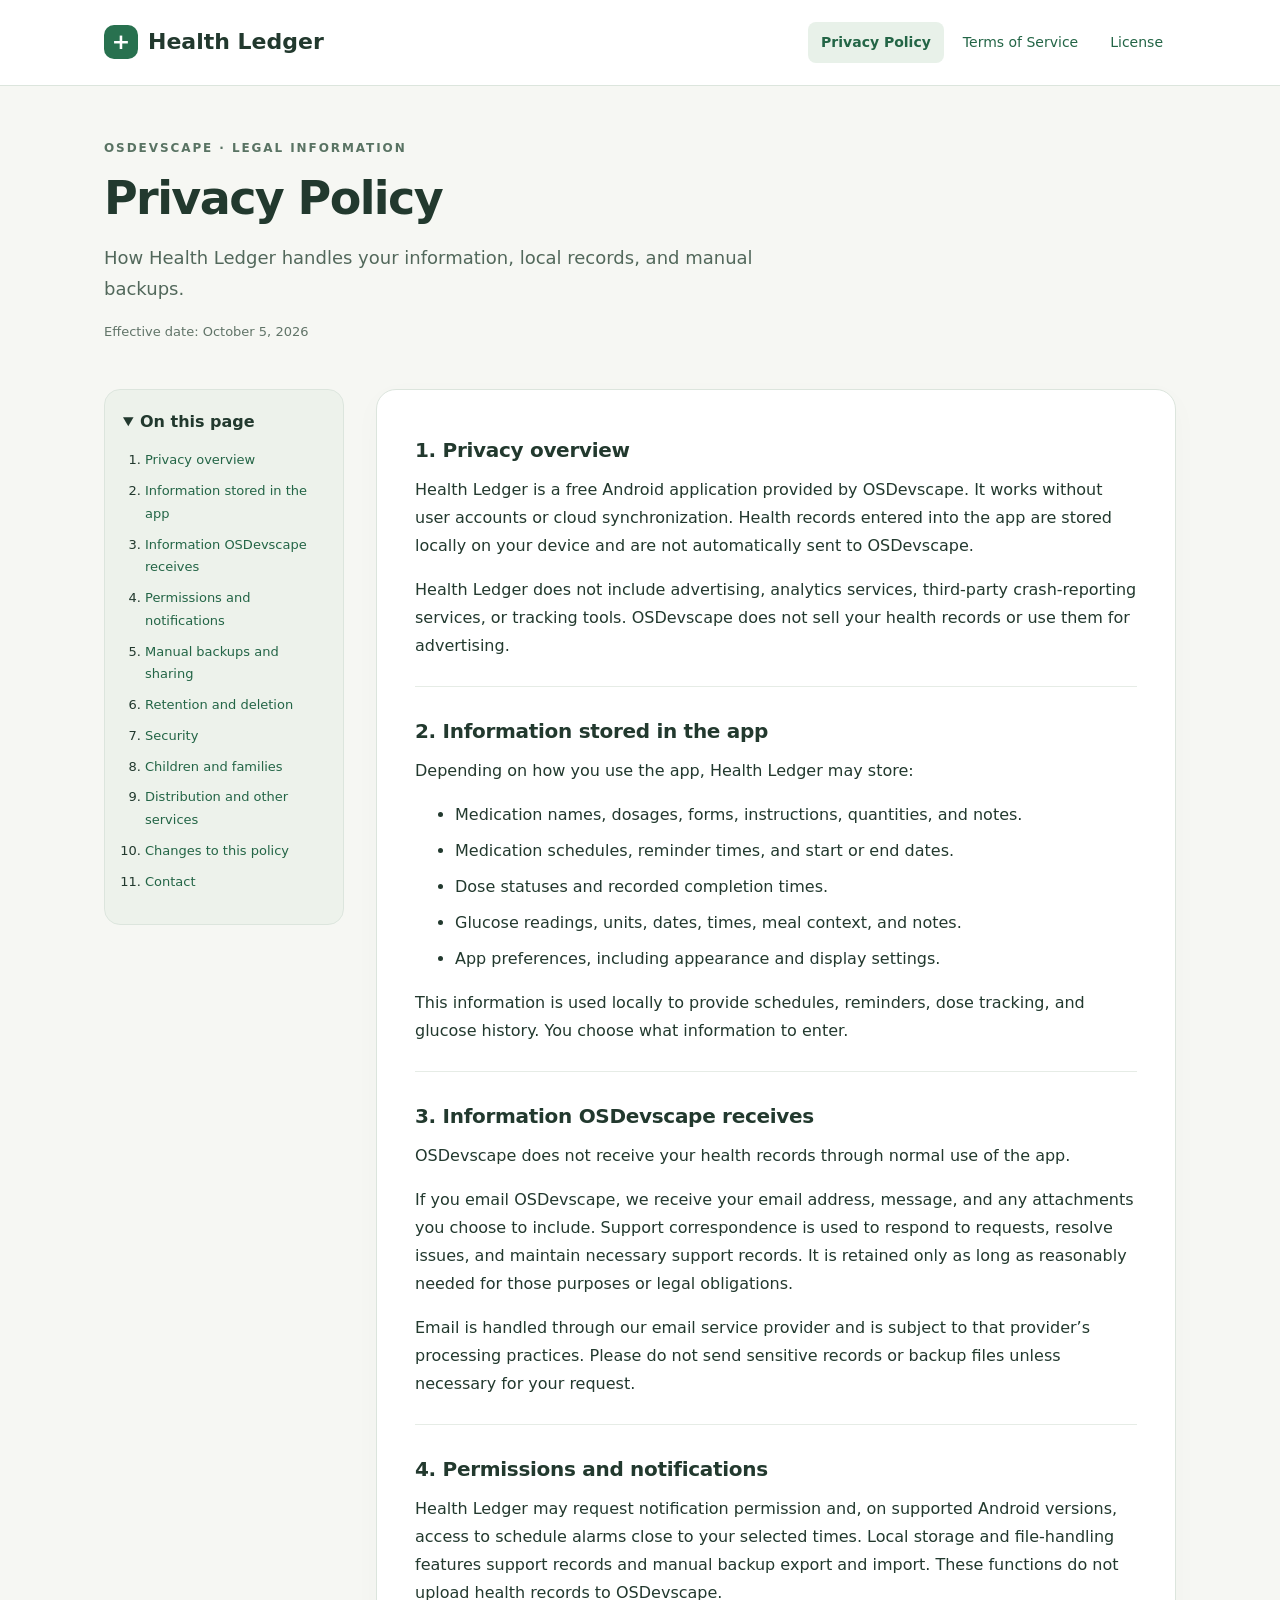
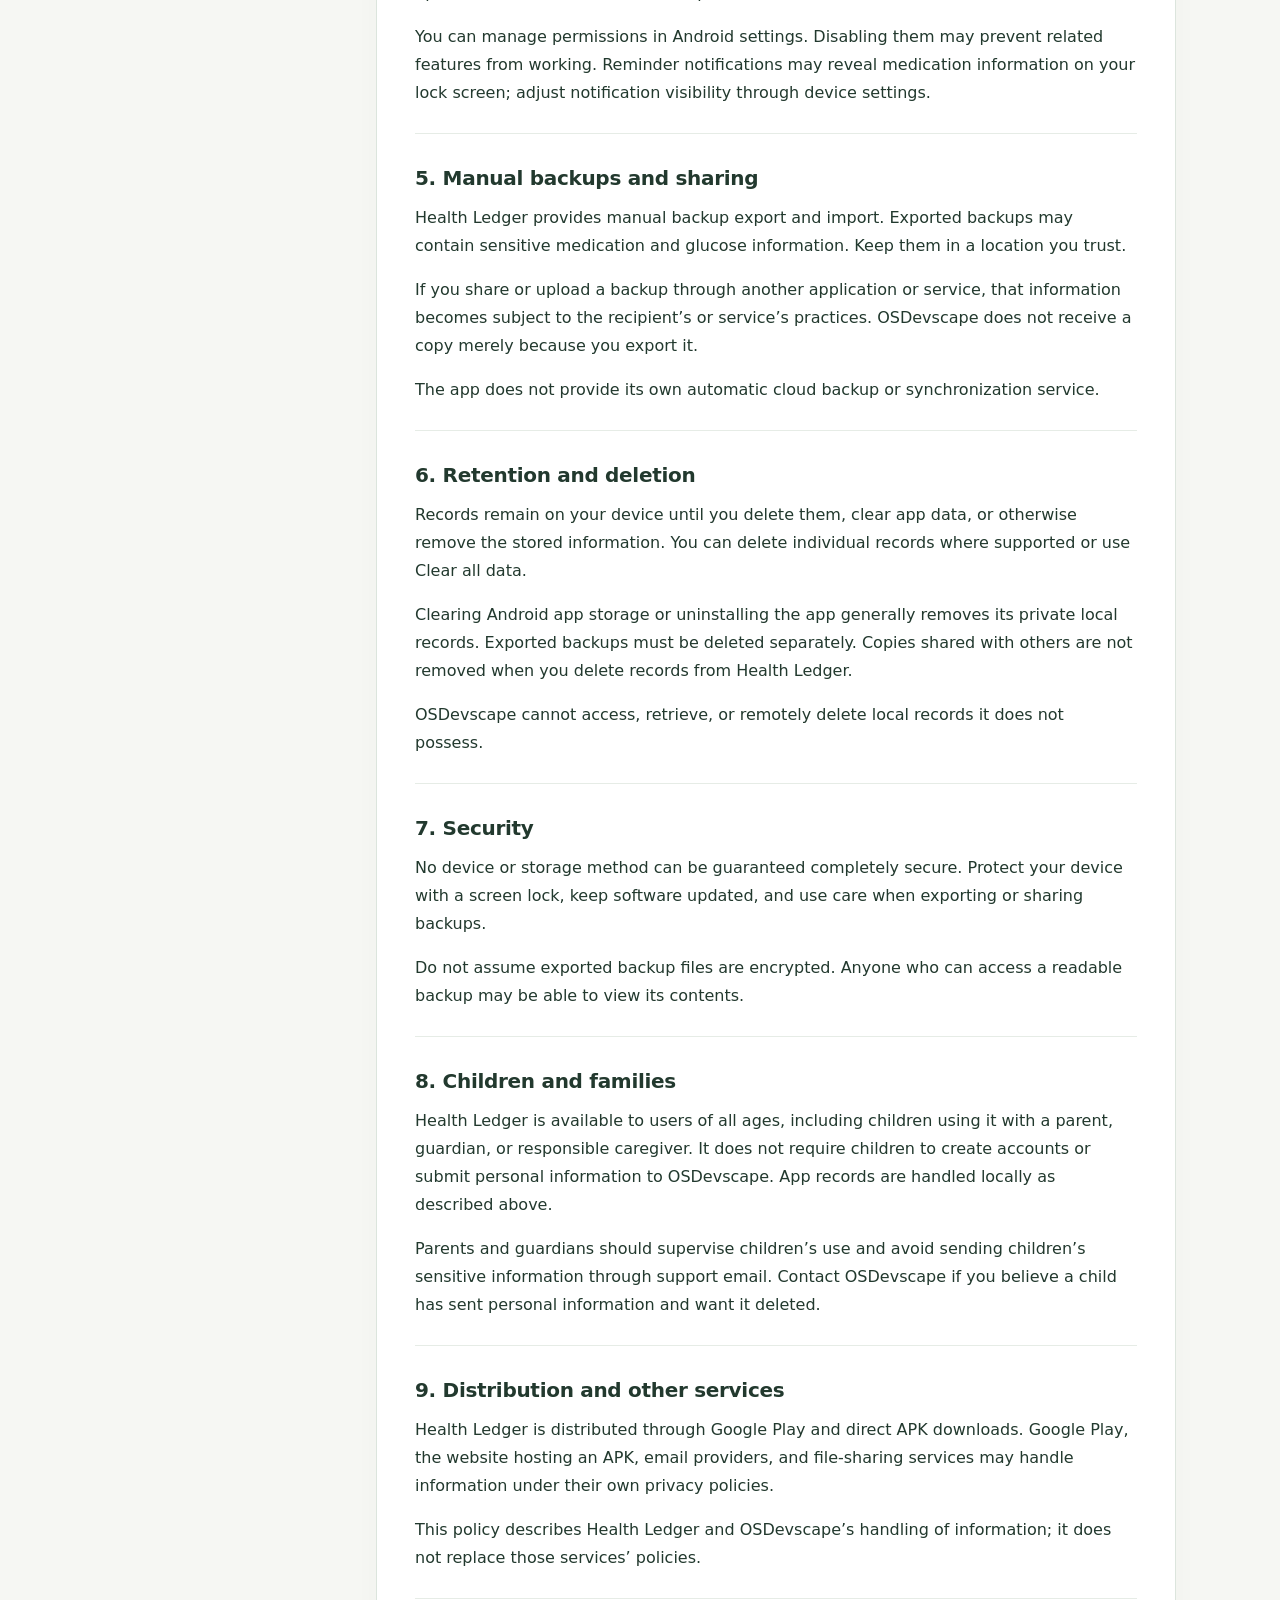
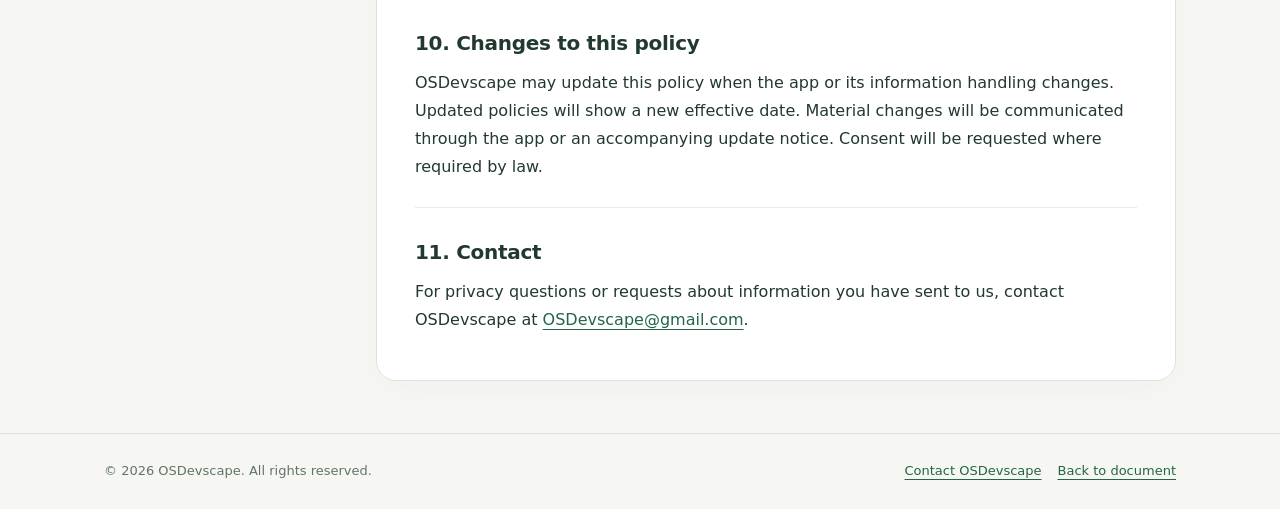
==== index.html @ 04d27d6f "Add legal documentation: Privacy Policy, Terms of Service, and License" ====
<!doctype html>
<html lang="en"><head><meta charset="utf-8"><meta name="viewport" content="width=device-width,initial-scale=1"><meta name="theme-color" content="#28714f"><meta name="description" content="How Health Ledger handles your information, local records, and manual backups."><title>Privacy Policy | Health Ledger</title><link rel="stylesheet" href="styles.css"></head>
<body><a class="skip" href="#document">Skip to document</a><header><div class="shell bar"><a class="brand" href="index.html"><span class="mark" aria-hidden="true">+</span>Health Ledger</a><nav aria-label="Legal pages"><a href="index.html" aria-current="page">Privacy Policy</a><a href="terms.html">Terms of Service</a><a href="license.html">License</a></nav></div></header><main class="shell"><div class="hero"><div class="eyebrow">OSDevscape · Legal information</div><h1>Privacy Policy</h1><p class="intro">How Health Ledger handles your information, local records, and manual backups.</p><p class="date">Effective date: <time datetime="2026-10-05">October 5, 2026</time></p></div><div class="layout"><aside aria-label="On this page"><details open><summary>On this page</summary><ol><li><a href="#section-1">Privacy overview</a></li><li><a href="#section-2">Information stored in the app</a></li><li><a href="#section-3">Information OSDevscape receives</a></li><li><a href="#section-4">Permissions and notifications</a></li><li><a href="#section-5">Manual backups and sharing</a></li><li><a href="#section-6">Retention and deletion</a></li><li><a href="#section-7">Security</a></li><li><a href="#section-8">Children and families</a></li><li><a href="#section-9">Distribution and other services</a></li><li><a href="#section-10">Changes to this policy</a></li><li><a href="#section-11">Contact</a></li></ol></details></aside><article id="document" tabindex="-1"><section id="section-1" aria-labelledby="heading-1"><h2 id="heading-1">1. Privacy overview</h2><p>Health Ledger is a free Android application provided by OSDevscape. It works without user accounts or cloud synchronization. Health records entered into the app are stored locally on your device and are not automatically sent to OSDevscape.</p><p>Health Ledger does not include advertising, analytics services, third-party crash-reporting services, or tracking tools. OSDevscape does not sell your health records or use them for advertising.</p></section><section id="section-2" aria-labelledby="heading-2"><h2 id="heading-2">2. Information stored in the app</h2><p>Depending on how you use the app, Health Ledger may store:</p><ul><li>Medication names, dosages, forms, instructions, quantities, and notes.</li><li>Medication schedules, reminder times, and start or end dates.</li><li>Dose statuses and recorded completion times.</li><li>Glucose readings, units, dates, times, meal context, and notes.</li><li>App preferences, including appearance and display settings.</li></ul><p>This information is used locally to provide schedules, reminders, dose tracking, and glucose history. You choose what information to enter.</p></section><section id="section-3" aria-labelledby="heading-3"><h2 id="heading-3">3. Information OSDevscape receives</h2><p>OSDevscape does not receive your health records through normal use of the app.</p><p>If you email OSDevscape, we receive your email address, message, and any attachments you choose to include. Support correspondence is used to respond to requests, resolve issues, and maintain necessary support records. It is retained only as long as reasonably needed for those purposes or legal obligations.</p><p>Email is handled through our email service provider and is subject to that provider’s processing practices. Please do not send sensitive records or backup files unless necessary for your request.</p></section><section id="section-4" aria-labelledby="heading-4"><h2 id="heading-4">4. Permissions and notifications</h2><p>Health Ledger may request notification permission and, on supported Android versions, access to schedule alarms close to your selected times. Local storage and file-handling features support records and manual backup export and import. These functions do not upload health records to OSDevscape.</p><p>You can manage permissions in Android settings. Disabling them may prevent related features from working. Reminder notifications may reveal medication information on your lock screen; adjust notification visibility through device settings.</p></section><section id="section-5" aria-labelledby="heading-5"><h2 id="heading-5">5. Manual backups and sharing</h2><p>Health Ledger provides manual backup export and import. Exported backups may contain sensitive medication and glucose information. Keep them in a location you trust.</p><p>If you share or upload a backup through another application or service, that information becomes subject to the recipient’s or service’s practices. OSDevscape does not receive a copy merely because you export it.</p><p>The app does not provide its own automatic cloud backup or synchronization service.</p></section><section id="section-6" aria-labelledby="heading-6"><h2 id="heading-6">6. Retention and deletion</h2><p>Records remain on your device until you delete them, clear app data, or otherwise remove the stored information. You can delete individual records where supported or use Clear all data.</p><p>Clearing Android app storage or uninstalling the app generally removes its private local records. Exported backups must be deleted separately. Copies shared with others are not removed when you delete records from Health Ledger.</p><p>OSDevscape cannot access, retrieve, or remotely delete local records it does not possess.</p></section><section id="section-7" aria-labelledby="heading-7"><h2 id="heading-7">7. Security</h2><p>No device or storage method can be guaranteed completely secure. Protect your device with a screen lock, keep software updated, and use care when exporting or sharing backups.</p><p>Do not assume exported backup files are encrypted. Anyone who can access a readable backup may be able to view its contents.</p></section><section id="section-8" aria-labelledby="heading-8"><h2 id="heading-8">8. Children and families</h2><p>Health Ledger is available to users of all ages, including children using it with a parent, guardian, or responsible caregiver. It does not require children to create accounts or submit personal information to OSDevscape. App records are handled locally as described above.</p><p>Parents and guardians should supervise children’s use and avoid sending children’s sensitive information through support email. Contact OSDevscape if you believe a child has sent personal information and want it deleted.</p></section><section id="section-9" aria-labelledby="heading-9"><h2 id="heading-9">9. Distribution and other services</h2><p>Health Ledger is distributed through Google Play and direct APK downloads. Google Play, the website hosting an APK, email providers, and file-sharing services may handle information under their own privacy policies.</p><p>This policy describes Health Ledger and OSDevscape’s handling of information; it does not replace those services’ policies.</p></section><section id="section-10" aria-labelledby="heading-10"><h2 id="heading-10">10. Changes to this policy</h2><p>OSDevscape may update this policy when the app or its information handling changes. Updated policies will show a new effective date. Material changes will be communicated through the app or an accompanying update notice. Consent will be requested where required by law.</p></section><section id="section-11" aria-labelledby="heading-11"><h2 id="heading-11">11. Contact</h2><p>For privacy questions or requests about information you have sent to us, contact OSDevscape at <a href="mailto:OSDevscape@gmail.com">OSDevscape@gmail.com</a>.</p></section></article></div></main><footer><div class="shell foot"><span>© 2026 OSDevscape. All rights reserved.</span><div class="footerlinks"><a href="mailto:OSDevscape@gmail.com">Contact OSDevscape</a><a href="#document">Back to document</a></div></div></footer></body></html>
---- styles.css ----
*{box-sizing:border-box}html{scroll-behavior:smooth;scroll-padding-top:24px}body{margin:0;background:#f6f7f3;color:#22392e;font-family:system-ui,-apple-system,BlinkMacSystemFont,"Segoe UI",sans-serif;line-height:1.75}a{color:#236546;text-underline-offset:4px}a:hover{color:#153b29}a:focus-visible,button:focus-visible,summary:focus-visible{outline:3px solid #ad772b;outline-offset:5px}.skip{position:absolute;left:16px;top:-90px;background:white;padding:12px;z-index:5}.skip:focus{top:10px}.shell{max-width:1120px;margin:auto;padding:0 24px}header{background:#fff;border-bottom:1px solid #dce5dd}.bar{display:flex;align-items:center;justify-content:space-between;gap:20px;padding-top:22px;padding-bottom:22px}.brand{text-decoration:none;color:#22392e;font-weight:750;font-size:22px;display:flex;align-items:center;gap:10px}.mark{background:#28714f;color:#fff;width:34px;height:34px;border-radius:10px;text-align:center;line-height:34px}nav{display:flex;gap:6px;flex-wrap:wrap}nav a{padding:8px 13px;text-decoration:none;font-size:14px;border-radius:8px}nav a[aria-current=page]{background:#e8f1e9;font-weight:650}.hero{padding:52px 0 30px}.eyebrow{font-size:12px;letter-spacing:.16em;text-transform:uppercase;color:#597363;font-weight:700}h1{font-size:clamp(32px,5vw,46px);line-height:1.2;margin:12px 0 16px;letter-spacing:-.035em}.intro{color:#52685b;max-width:680px;font-size:18px}.date{font-size:13px;color:#617468}.layout{display:grid;grid-template-columns:240px minmax(0,1fr);gap:32px;align-items:start;padding-bottom:52px}aside{position:sticky;top:24px;background:#edf2eb;border:1px solid #dce5dd;border-radius:16px;padding:18px}aside summary{font-weight:700;cursor:pointer}aside ol{padding-left:22px;font-size:13px}aside li{margin:8px 0}aside a{text-decoration:none}article{background:#fff;border:1px solid #dce5dd;border-radius:20px;padding:30px 38px;box-shadow:0 8px 30px #22392e06}section+section{border-top:1px solid #e6ece6;margin-top:26px;padding-top:14px}h2{font-size:20px;line-height:1.4;letter-spacing:-.015em;margin:16px 0 12px}p{margin:0 0 16px}li{margin:8px 0}footer{border-top:1px solid #dce5dd;padding:26px 0;color:#617468;font-size:13px}.foot{display:flex;justify-content:space-between;gap:16px;flex-wrap:wrap}.footerlinks{display:flex;gap:16px;flex-wrap:wrap}@media(max-width:780px){.bar{align-items:flex-start;flex-direction:column;gap:12px}.layout{grid-template-columns:1fr;gap:20px}aside{position:static}.hero{padding-top:32px}article{padding:20px}.shell{padding:0 18px}nav a{padding:7px 10px}aside ol{columns:2}}@media(max-width:440px){aside ol{columns:1}}@media(prefers-reduced-motion:reduce){html{scroll-behavior:auto}}@media print{header,aside,.skip,footer{display:none}.shell{max-width:none;padding:0}.layout{display:block}body{background:white;color:black}article{border:0;box-shadow:none;padding:0}.hero{padding:0}a{color:inherit}h2{break-after:avoid}section{break-inside:auto}}
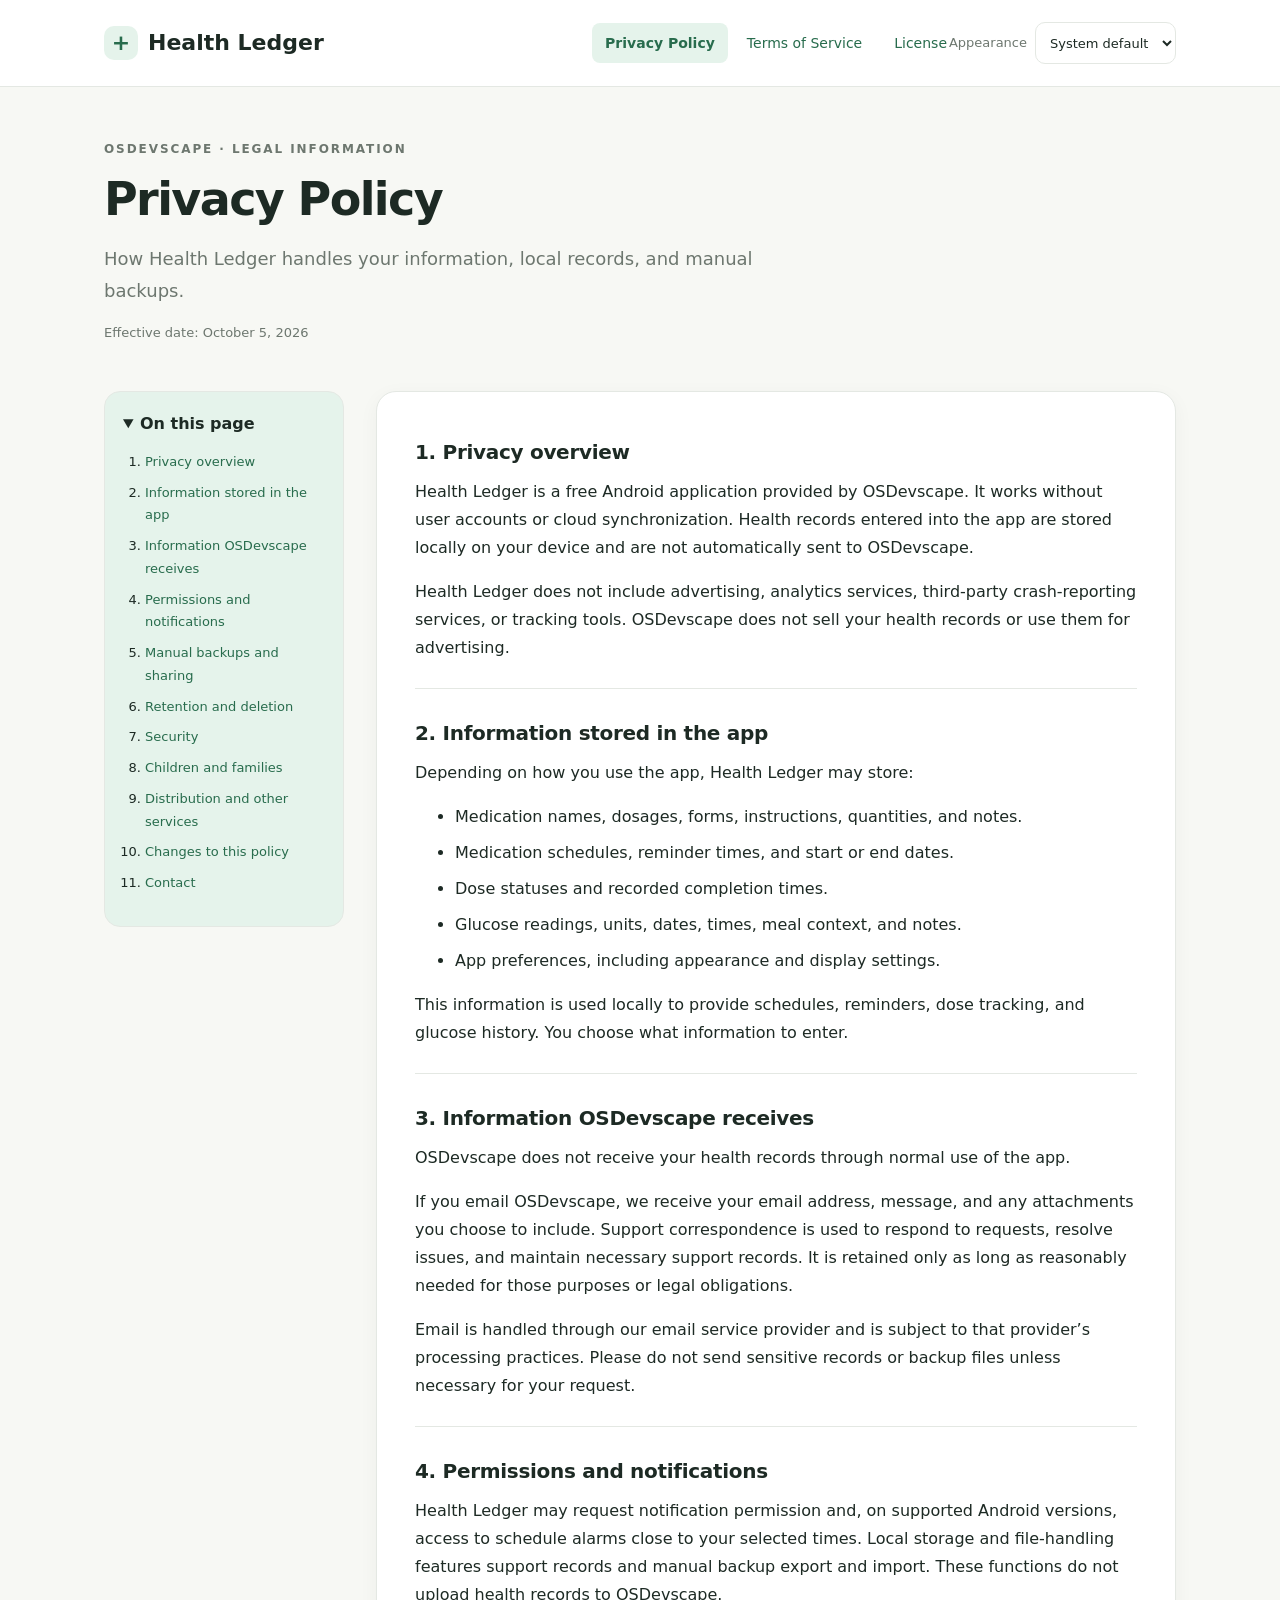
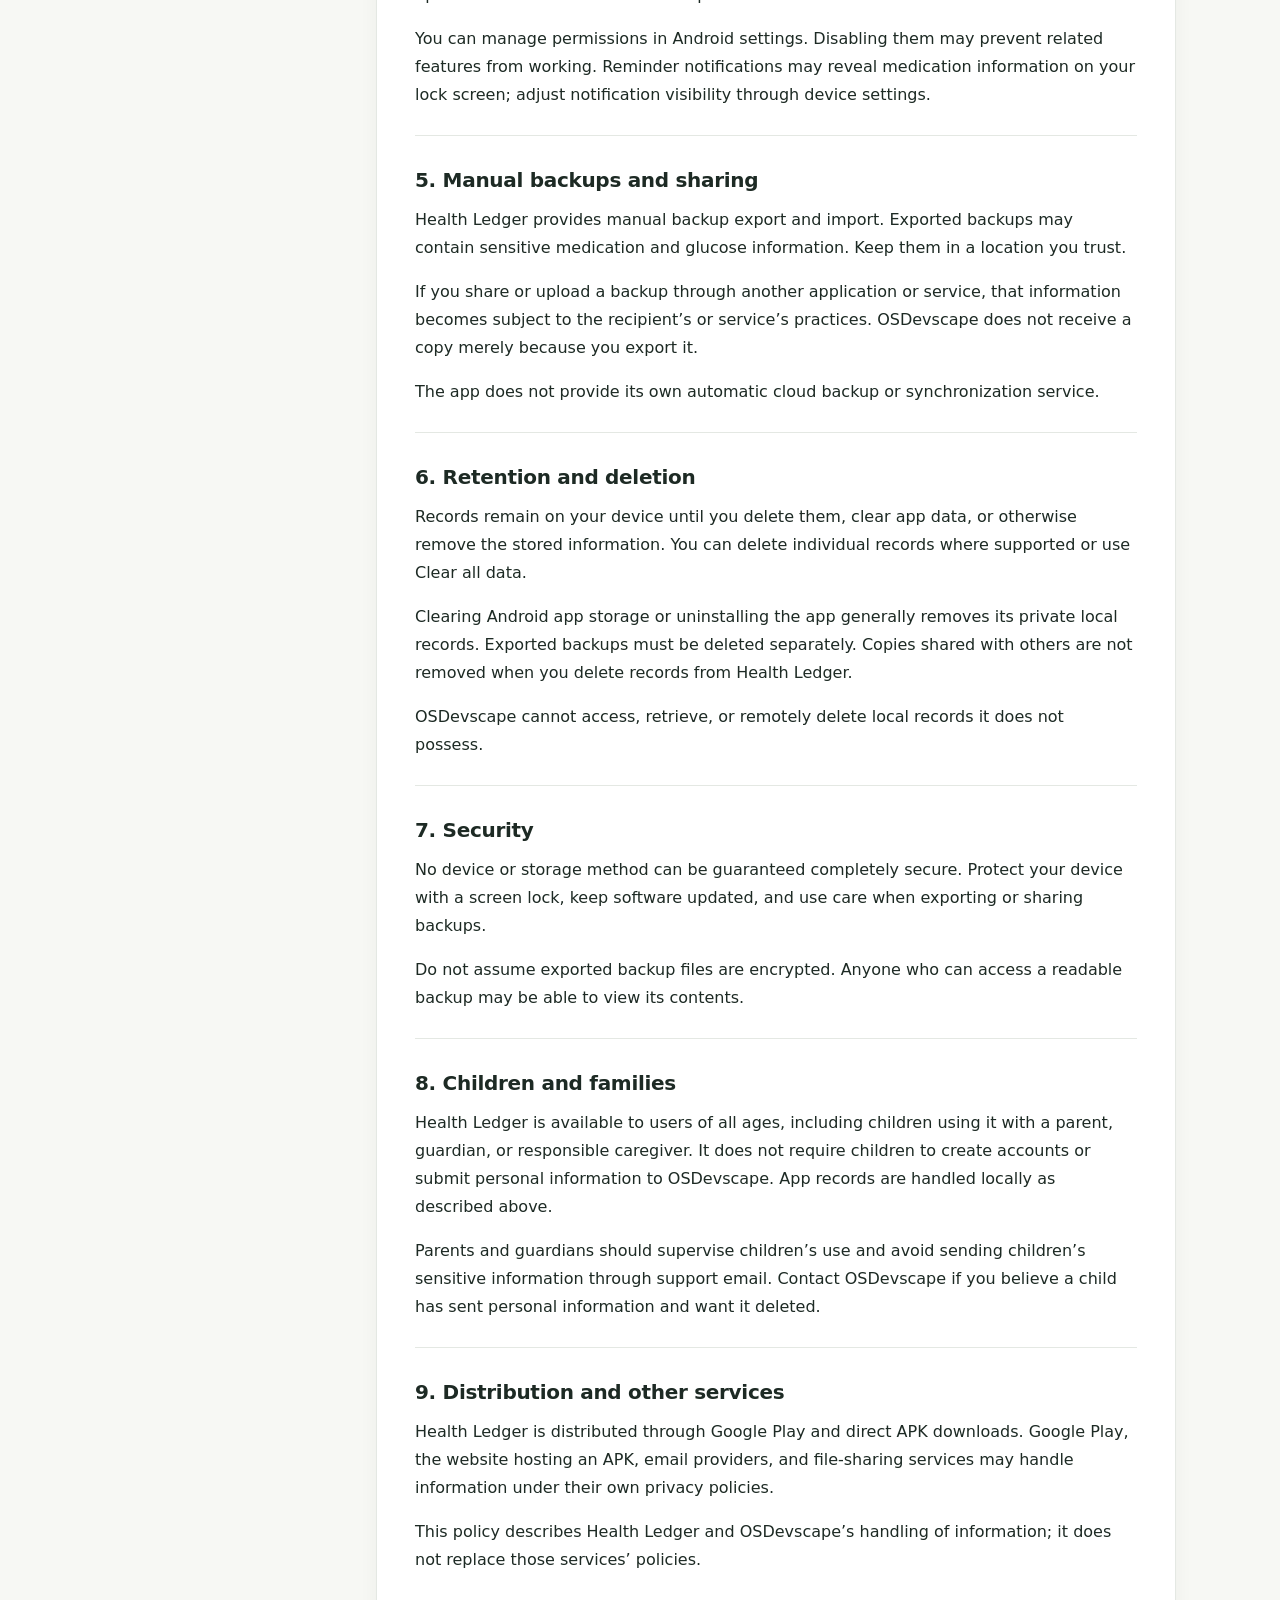
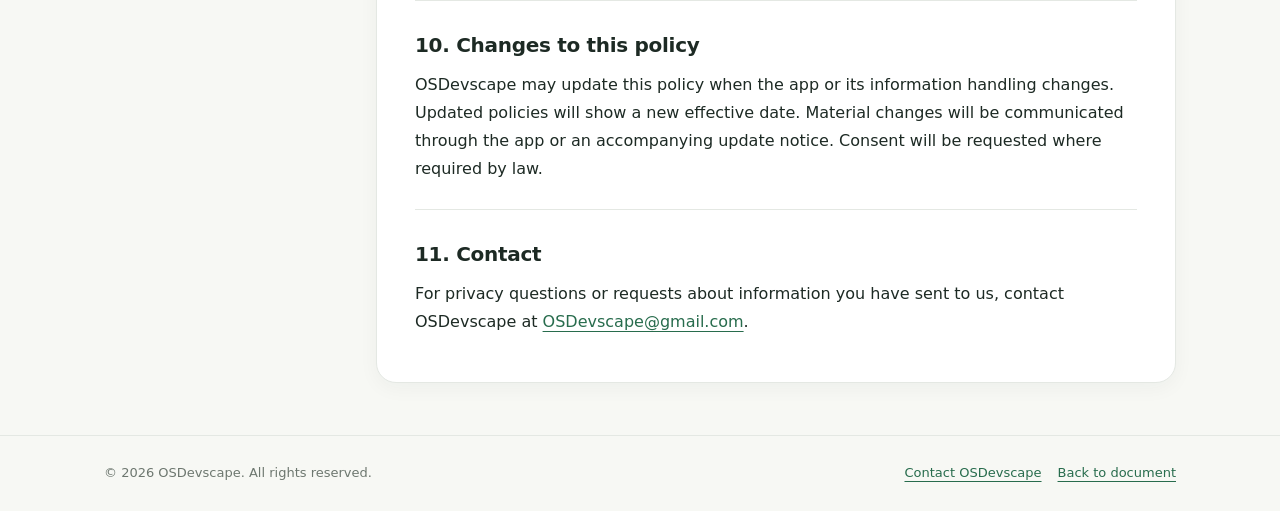
==== commit 7cb9f0f3: "Enhance legal pages with theme support and appearance selector - Updated license.html and terms.html" ====
--- a/index.html
+++ b/index.html
@@ -1,3 +1,14 @@
 <!doctype html>
-<html lang="en"><head><meta charset="utf-8"><meta name="viewport" content="width=device-width,initial-scale=1"><meta name="theme-color" content="#28714f"><meta name="description" content="How Health Ledger handles your information, local records, and manual backups."><title>Privacy Policy | Health Ledger</title><link rel="stylesheet" href="styles.css"></head>
-<body><a class="skip" href="#document">Skip to document</a><header><div class="shell bar"><a class="brand" href="index.html"><span class="mark" aria-hidden="true">+</span>Health Ledger</a><nav aria-label="Legal pages"><a href="index.html" aria-current="page">Privacy Policy</a><a href="terms.html">Terms of Service</a><a href="license.html">License</a></nav></div></header><main class="shell"><div class="hero"><div class="eyebrow">OSDevscape · Legal information</div><h1>Privacy Policy</h1><p class="intro">How Health Ledger handles your information, local records, and manual backups.</p><p class="date">Effective date: <time datetime="2026-10-05">October 5, 2026</time></p></div><div class="layout"><aside aria-label="On this page"><details open><summary>On this page</summary><ol><li><a href="#section-1">Privacy overview</a></li><li><a href="#section-2">Information stored in the app</a></li><li><a href="#section-3">Information OSDevscape receives</a></li><li><a href="#section-4">Permissions and notifications</a></li><li><a href="#section-5">Manual backups and sharing</a></li><li><a href="#section-6">Retention and deletion</a></li><li><a href="#section-7">Security</a></li><li><a href="#section-8">Children and families</a></li><li><a href="#section-9">Distribution and other services</a></li><li><a href="#section-10">Changes to this policy</a></li><li><a href="#section-11">Contact</a></li></ol></details></aside><article id="document" tabindex="-1"><section id="section-1" aria-labelledby="heading-1"><h2 id="heading-1">1. Privacy overview</h2><p>Health Ledger is a free Android application provided by OSDevscape. It works without user accounts or cloud synchronization. Health records entered into the app are stored locally on your device and are not automatically sent to OSDevscape.</p><p>Health Ledger does not include advertising, analytics services, third-party crash-reporting services, or tracking tools. OSDevscape does not sell your health records or use them for advertising.</p></section><section id="section-2" aria-labelledby="heading-2"><h2 id="heading-2">2. Information stored in the app</h2><p>Depending on how you use the app, Health Ledger may store:</p><ul><li>Medication names, dosages, forms, instructions, quantities, and notes.</li><li>Medication schedules, reminder times, and start or end dates.</li><li>Dose statuses and recorded completion times.</li><li>Glucose readings, units, dates, times, meal context, and notes.</li><li>App preferences, including appearance and display settings.</li></ul><p>This information is used locally to provide schedules, reminders, dose tracking, and glucose history. You choose what information to enter.</p></section><section id="section-3" aria-labelledby="heading-3"><h2 id="heading-3">3. Information OSDevscape receives</h2><p>OSDevscape does not receive your health records through normal use of the app.</p><p>If you email OSDevscape, we receive your email address, message, and any attachments you choose to include. Support correspondence is used to respond to requests, resolve issues, and maintain necessary support records. It is retained only as long as reasonably needed for those purposes or legal obligations.</p><p>Email is handled through our email service provider and is subject to that provider’s processing practices. Please do not send sensitive records or backup files unless necessary for your request.</p></section><section id="section-4" aria-labelledby="heading-4"><h2 id="heading-4">4. Permissions and notifications</h2><p>Health Ledger may request notification permission and, on supported Android versions, access to schedule alarms close to your selected times. Local storage and file-handling features support records and manual backup export and import. These functions do not upload health records to OSDevscape.</p><p>You can manage permissions in Android settings. Disabling them may prevent related features from working. Reminder notifications may reveal medication information on your lock screen; adjust notification visibility through device settings.</p></section><section id="section-5" aria-labelledby="heading-5"><h2 id="heading-5">5. Manual backups and sharing</h2><p>Health Ledger provides manual backup export and import. Exported backups may contain sensitive medication and glucose information. Keep them in a location you trust.</p><p>If you share or upload a backup through another application or service, that information becomes subject to the recipient’s or service’s practices. OSDevscape does not receive a copy merely because you export it.</p><p>The app does not provide its own automatic cloud backup or synchronization service.</p></section><section id="section-6" aria-labelledby="heading-6"><h2 id="heading-6">6. Retention and deletion</h2><p>Records remain on your device until you delete them, clear app data, or otherwise remove the stored information. You can delete individual records where supported or use Clear all data.</p><p>Clearing Android app storage or uninstalling the app generally removes its private local records. Exported backups must be deleted separately. Copies shared with others are not removed when you delete records from Health Ledger.</p><p>OSDevscape cannot access, retrieve, or remotely delete local records it does not possess.</p></section><section id="section-7" aria-labelledby="heading-7"><h2 id="heading-7">7. Security</h2><p>No device or storage method can be guaranteed completely secure. Protect your device with a screen lock, keep software updated, and use care when exporting or sharing backups.</p><p>Do not assume exported backup files are encrypted. Anyone who can access a readable backup may be able to view its contents.</p></section><section id="section-8" aria-labelledby="heading-8"><h2 id="heading-8">8. Children and families</h2><p>Health Ledger is available to users of all ages, including children using it with a parent, guardian, or responsible caregiver. It does not require children to create accounts or submit personal information to OSDevscape. App records are handled locally as described above.</p><p>Parents and guardians should supervise children’s use and avoid sending children’s sensitive information through support email. Contact OSDevscape if you believe a child has sent personal information and want it deleted.</p></section><section id="section-9" aria-labelledby="heading-9"><h2 id="heading-9">9. Distribution and other services</h2><p>Health Ledger is distributed through Google Play and direct APK downloads. Google Play, the website hosting an APK, email providers, and file-sharing services may handle information under their own privacy policies.</p><p>This policy describes Health Ledger and OSDevscape’s handling of information; it does not replace those services’ policies.</p></section><section id="section-10" aria-labelledby="heading-10"><h2 id="heading-10">10. Changes to this policy</h2><p>OSDevscape may update this policy when the app or its information handling changes. Updated policies will show a new effective date. Material changes will be communicated through the app or an accompanying update notice. Consent will be requested where required by law.</p></section><section id="section-11" aria-labelledby="heading-11"><h2 id="heading-11">11. Contact</h2><p>For privacy questions or requests about information you have sent to us, contact OSDevscape at <a href="mailto:OSDevscape@gmail.com">OSDevscape@gmail.com</a>.</p></section></article></div></main><footer><div class="shell foot"><span>© 2026 OSDevscape. All rights reserved.</span><div class="footerlinks"><a href="mailto:OSDevscape@gmail.com">Contact OSDevscape</a><a href="#document">Back to document</a></div></div></footer></body></html>
+<html lang="en"><head><meta charset="utf-8"><meta name="viewport" content="width=device-width,initial-scale=1"><meta name="theme-color" content="#28714f"><meta name="description" content="How Health Ledger handles your information, local records, and manual backups."><title>Privacy Policy | Health Ledger</title><link rel="stylesheet" href="themes.css">
+<script src="theme.js"></script>
+<link rel="stylesheet" href="styles.css">
+<link rel="stylesheet" href="themes.css"></head>
+<body><a class="skip" href="#document">Skip to document</a><header><div class="shell bar"><a class="brand" href="index.html"><span class="mark" aria-hidden="true">+</span>Health Ledger</a><nav aria-label="Legal pages"><a href="index.html" aria-current="page">Privacy Policy</a><a href="terms.html">Terms of Service</a><a href="license.html">License</a></nav><label class="appearance" for="appearance-theme">
+  <span>Appearance</span>
+  <select id="appearance-theme">
+    <option value="system">System default</option>
+    <option value="light">Light mode</option>
+    <option value="dark">Dark mode</option>
+    <option value="osrs">Brown &amp; Gold</option>
+  </select>
+</label></div></header><main class="shell"><div class="hero"><div class="eyebrow">OSDevscape · Legal information</div><h1>Privacy Policy</h1><p class="intro">How Health Ledger handles your information, local records, and manual backups.</p><p class="date">Effective date: <time datetime="2026-10-05">October 5, 2026</time></p></div><div class="layout"><aside aria-label="On this page"><details open><summary>On this page</summary><ol><li><a href="#section-1">Privacy overview</a></li><li><a href="#section-2">Information stored in the app</a></li><li><a href="#section-3">Information OSDevscape receives</a></li><li><a href="#section-4">Permissions and notifications</a></li><li><a href="#section-5">Manual backups and sharing</a></li><li><a href="#section-6">Retention and deletion</a></li><li><a href="#section-7">Security</a></li><li><a href="#section-8">Children and families</a></li><li><a href="#section-9">Distribution and other services</a></li><li><a href="#section-10">Changes to this policy</a></li><li><a href="#section-11">Contact</a></li></ol></details></aside><article id="document" tabindex="-1"><section id="section-1" aria-labelledby="heading-1"><h2 id="heading-1">1. Privacy overview</h2><p>Health Ledger is a free Android application provided by OSDevscape. It works without user accounts or cloud synchronization. Health records entered into the app are stored locally on your device and are not automatically sent to OSDevscape.</p><p>Health Ledger does not include advertising, analytics services, third-party crash-reporting services, or tracking tools. OSDevscape does not sell your health records or use them for advertising.</p></section><section id="section-2" aria-labelledby="heading-2"><h2 id="heading-2">2. Information stored in the app</h2><p>Depending on how you use the app, Health Ledger may store:</p><ul><li>Medication names, dosages, forms, instructions, quantities, and notes.</li><li>Medication schedules, reminder times, and start or end dates.</li><li>Dose statuses and recorded completion times.</li><li>Glucose readings, units, dates, times, meal context, and notes.</li><li>App preferences, including appearance and display settings.</li></ul><p>This information is used locally to provide schedules, reminders, dose tracking, and glucose history. You choose what information to enter.</p></section><section id="section-3" aria-labelledby="heading-3"><h2 id="heading-3">3. Information OSDevscape receives</h2><p>OSDevscape does not receive your health records through normal use of the app.</p><p>If you email OSDevscape, we receive your email address, message, and any attachments you choose to include. Support correspondence is used to respond to requests, resolve issues, and maintain necessary support records. It is retained only as long as reasonably needed for those purposes or legal obligations.</p><p>Email is handled through our email service provider and is subject to that provider’s processing practices. Please do not send sensitive records or backup files unless necessary for your request.</p></section><section id="section-4" aria-labelledby="heading-4"><h2 id="heading-4">4. Permissions and notifications</h2><p>Health Ledger may request notification permission and, on supported Android versions, access to schedule alarms close to your selected times. Local storage and file-handling features support records and manual backup export and import. These functions do not upload health records to OSDevscape.</p><p>You can manage permissions in Android settings. Disabling them may prevent related features from working. Reminder notifications may reveal medication information on your lock screen; adjust notification visibility through device settings.</p></section><section id="section-5" aria-labelledby="heading-5"><h2 id="heading-5">5. Manual backups and sharing</h2><p>Health Ledger provides manual backup export and import. Exported backups may contain sensitive medication and glucose information. Keep them in a location you trust.</p><p>If you share or upload a backup through another application or service, that information becomes subject to the recipient’s or service’s practices. OSDevscape does not receive a copy merely because you export it.</p><p>The app does not provide its own automatic cloud backup or synchronization service.</p></section><section id="section-6" aria-labelledby="heading-6"><h2 id="heading-6">6. Retention and deletion</h2><p>Records remain on your device until you delete them, clear app data, or otherwise remove the stored information. You can delete individual records where supported or use Clear all data.</p><p>Clearing Android app storage or uninstalling the app generally removes its private local records. Exported backups must be deleted separately. Copies shared with others are not removed when you delete records from Health Ledger.</p><p>OSDevscape cannot access, retrieve, or remotely delete local records it does not possess.</p></section><section id="section-7" aria-labelledby="heading-7"><h2 id="heading-7">7. Security</h2><p>No device or storage method can be guaranteed completely secure. Protect your device with a screen lock, keep software updated, and use care when exporting or sharing backups.</p><p>Do not assume exported backup files are encrypted. Anyone who can access a readable backup may be able to view its contents.</p></section><section id="section-8" aria-labelledby="heading-8"><h2 id="heading-8">8. Children and families</h2><p>Health Ledger is available to users of all ages, including children using it with a parent, guardian, or responsible caregiver. It does not require children to create accounts or submit personal information to OSDevscape. App records are handled locally as described above.</p><p>Parents and guardians should supervise children’s use and avoid sending children’s sensitive information through support email. Contact OSDevscape if you believe a child has sent personal information and want it deleted.</p></section><section id="section-9" aria-labelledby="heading-9"><h2 id="heading-9">9. Distribution and other services</h2><p>Health Ledger is distributed through Google Play and direct APK downloads. Google Play, the website hosting an APK, email providers, and file-sharing services may handle information under their own privacy policies.</p><p>This policy describes Health Ledger and OSDevscape’s handling of information; it does not replace those services’ policies.</p></section><section id="section-10" aria-labelledby="heading-10"><h2 id="heading-10">10. Changes to this policy</h2><p>OSDevscape may update this policy when the app or its information handling changes. Updated policies will show a new effective date. Material changes will be communicated through the app or an accompanying update notice. Consent will be requested where required by law.</p></section><section id="section-11" aria-labelledby="heading-11"><h2 id="heading-11">11. Contact</h2><p>For privacy questions or requests about information you have sent to us, contact OSDevscape at <a href="mailto:OSDevscape@gmail.com">OSDevscape@gmail.com</a>.</p></section></article></div></main><footer><div class="shell foot"><span>© 2026 OSDevscape. All rights reserved.</span><div class="footerlinks"><a href="mailto:OSDevscape@gmail.com">Contact OSDevscape</a><a href="#document">Back to document</a></div></div></footer></body></html>
--- a/themes.css
+++ b/themes.css
@@ -0,0 +1,47 @@
+/* Load after styles.css. App-matched Health Ledger themes. */
+:root{color-scheme:light;--bg:#f7f8f4;--card:#fff;--text:#1d2a24;--muted:#6d776f;--accent:#3b8e68;--accent-dark:#286c4d;--soft:#e5f3eb;--border:#e4e8e3;--shadow:0 5px 20px rgba(29,42,36,.045)}
+:root[data-theme="dark"]{color-scheme:dark;--bg:#152019;--card:#1f2c24;--text:#eef4ef;--muted:#aab8ae;--accent:#6ec695;--accent-dark:#8cddb0;--soft:#294837;--border:#34483b;--shadow:0 5px 20px rgba(0,0,0,.12)}
+@media(prefers-color-scheme:dark){:root[data-theme="system"]{color-scheme:dark;--bg:#152019;--card:#1f2c24;--text:#eef4ef;--muted:#aab8ae;--accent:#6ec695;--accent-dark:#8cddb0;--soft:#294837;--border:#34483b;--shadow:0 5px 20px rgba(0,0,0,.12)}}
+:root[data-theme="osrs"]{color-scheme:light;--bg:#f3ead7;--card:#fff8e9;--text:#352719;--muted:#78664d;--accent:#9a742b;--accent-dark:#76531a;--soft:#ead9ad;--border:#d8c7a5;--shadow:0 5px 20px rgba(65,43,16,.08)}
+html,body{background:var(--bg);color:var(--text)}a{color:var(--accent-dark)}a:hover{color:var(--accent)}header,article,.skip{background:var(--card)}header,article,aside,footer{border-color:var(--border)}.brand{color:var(--text)}.mark{background:var(--soft);color:var(--accent-dark)}nav a[aria-current=page],aside{background:var(--soft)}.eyebrow,.intro,.date,footer{color:var(--muted)}article{box-shadow:var(--shadow)}section+section{border-color:var(--border)}.appearance{display:flex;align-items:center;gap:8px;color:var(--muted);font-size:13px}.appearance select{font:inherit;min-height:42px;padding:8px 10px;border:1px solid var(--border);border-radius:10px;background:var(--card);color:var(--text)}select:focus-visible,a:focus-visible,summary:focus-visible{outline:3px solid var(--accent);outline-offset:3px}@media(max-width:1100px){.bar{flex-wrap:wrap}.appearance{margin-left:auto}}@media(max-width:780px){.appearance{margin-left:0}}@media print{html,body,article{background:white;color:black}.hero,.intro,.date,.eyebrow{color:black}.appearance{display:none}}
+
+
+/* Keep the appearance selector in the header's top-right corner. */
+header .bar {
+  position: relative;
+  padding-right: 240px;
+  min-height: 86px;
+}
+
+header .bar > .appearance {
+  position: absolute;
+  top: 22px;
+  right: 24px;
+  margin: 0;
+}
+
+@media (max-width: 780px) {
+  header .bar {
+    padding-right: 190px;
+  }
+
+  header .bar > .appearance {
+    right: 18px;
+  }
+
+  header .appearance > span {
+    display: none;
+  }
+}
+
+@media (max-width: 480px) {
+  header .bar {
+    padding-right: 18px;
+  }
+
+  header .brand {
+    padding-right: 160px;
+    min-height: 42px;
+    font-size: 18px;
+  }
+}
--- a/themes.css
+++ b/themes.css
@@ -0,0 +1,47 @@
+/* Load after styles.css. App-matched Health Ledger themes. */
+:root{color-scheme:light;--bg:#f7f8f4;--card:#fff;--text:#1d2a24;--muted:#6d776f;--accent:#3b8e68;--accent-dark:#286c4d;--soft:#e5f3eb;--border:#e4e8e3;--shadow:0 5px 20px rgba(29,42,36,.045)}
+:root[data-theme="dark"]{color-scheme:dark;--bg:#152019;--card:#1f2c24;--text:#eef4ef;--muted:#aab8ae;--accent:#6ec695;--accent-dark:#8cddb0;--soft:#294837;--border:#34483b;--shadow:0 5px 20px rgba(0,0,0,.12)}
+@media(prefers-color-scheme:dark){:root[data-theme="system"]{color-scheme:dark;--bg:#152019;--card:#1f2c24;--text:#eef4ef;--muted:#aab8ae;--accent:#6ec695;--accent-dark:#8cddb0;--soft:#294837;--border:#34483b;--shadow:0 5px 20px rgba(0,0,0,.12)}}
+:root[data-theme="osrs"]{color-scheme:light;--bg:#f3ead7;--card:#fff8e9;--text:#352719;--muted:#78664d;--accent:#9a742b;--accent-dark:#76531a;--soft:#ead9ad;--border:#d8c7a5;--shadow:0 5px 20px rgba(65,43,16,.08)}
+html,body{background:var(--bg);color:var(--text)}a{color:var(--accent-dark)}a:hover{color:var(--accent)}header,article,.skip{background:var(--card)}header,article,aside,footer{border-color:var(--border)}.brand{color:var(--text)}.mark{background:var(--soft);color:var(--accent-dark)}nav a[aria-current=page],aside{background:var(--soft)}.eyebrow,.intro,.date,footer{color:var(--muted)}article{box-shadow:var(--shadow)}section+section{border-color:var(--border)}.appearance{display:flex;align-items:center;gap:8px;color:var(--muted);font-size:13px}.appearance select{font:inherit;min-height:42px;padding:8px 10px;border:1px solid var(--border);border-radius:10px;background:var(--card);color:var(--text)}select:focus-visible,a:focus-visible,summary:focus-visible{outline:3px solid var(--accent);outline-offset:3px}@media(max-width:1100px){.bar{flex-wrap:wrap}.appearance{margin-left:auto}}@media(max-width:780px){.appearance{margin-left:0}}@media print{html,body,article{background:white;color:black}.hero,.intro,.date,.eyebrow{color:black}.appearance{display:none}}
+
+
+/* Keep the appearance selector in the header's top-right corner. */
+header .bar {
+  position: relative;
+  padding-right: 240px;
+  min-height: 86px;
+}
+
+header .bar > .appearance {
+  position: absolute;
+  top: 22px;
+  right: 24px;
+  margin: 0;
+}
+
+@media (max-width: 780px) {
+  header .bar {
+    padding-right: 190px;
+  }
+
+  header .bar > .appearance {
+    right: 18px;
+  }
+
+  header .appearance > span {
+    display: none;
+  }
+}
+
+@media (max-width: 480px) {
+  header .bar {
+    padding-right: 18px;
+  }
+
+  header .brand {
+    padding-right: 160px;
+    min-height: 42px;
+    font-size: 18px;
+  }
+}
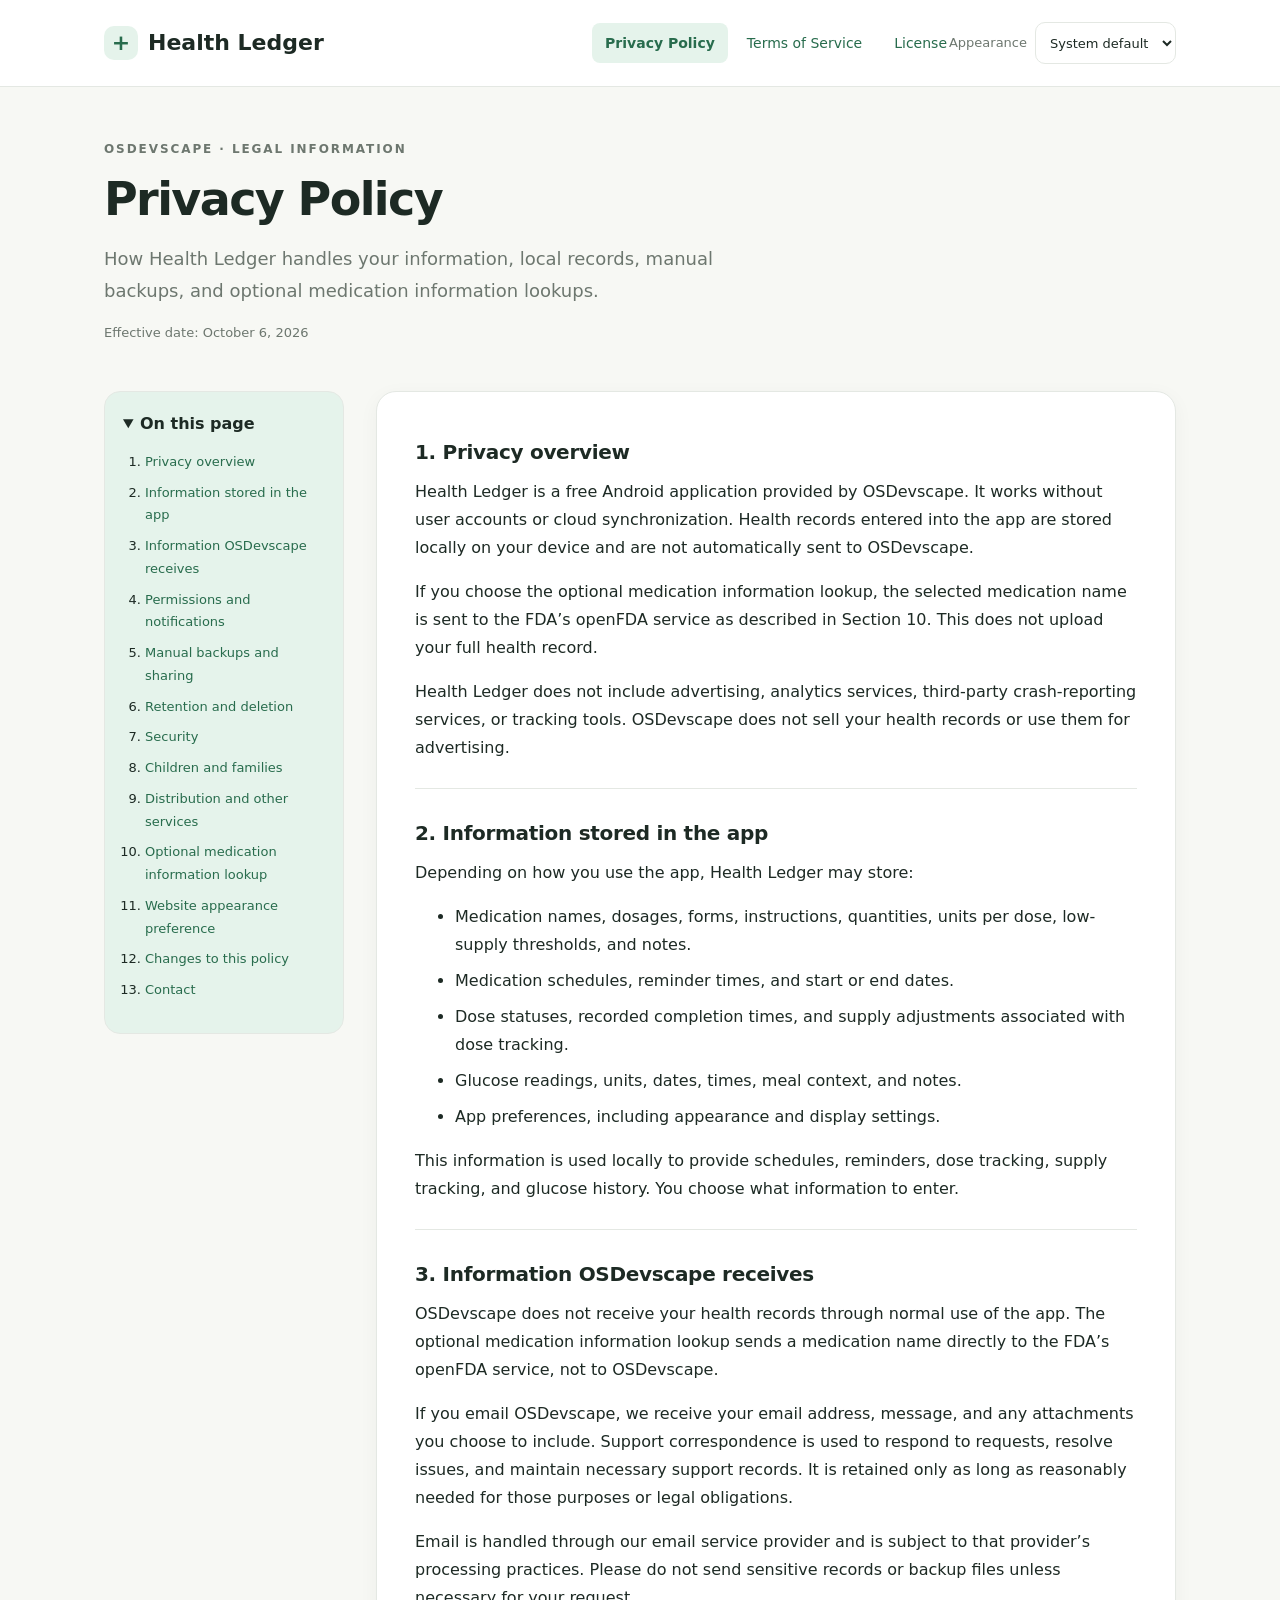
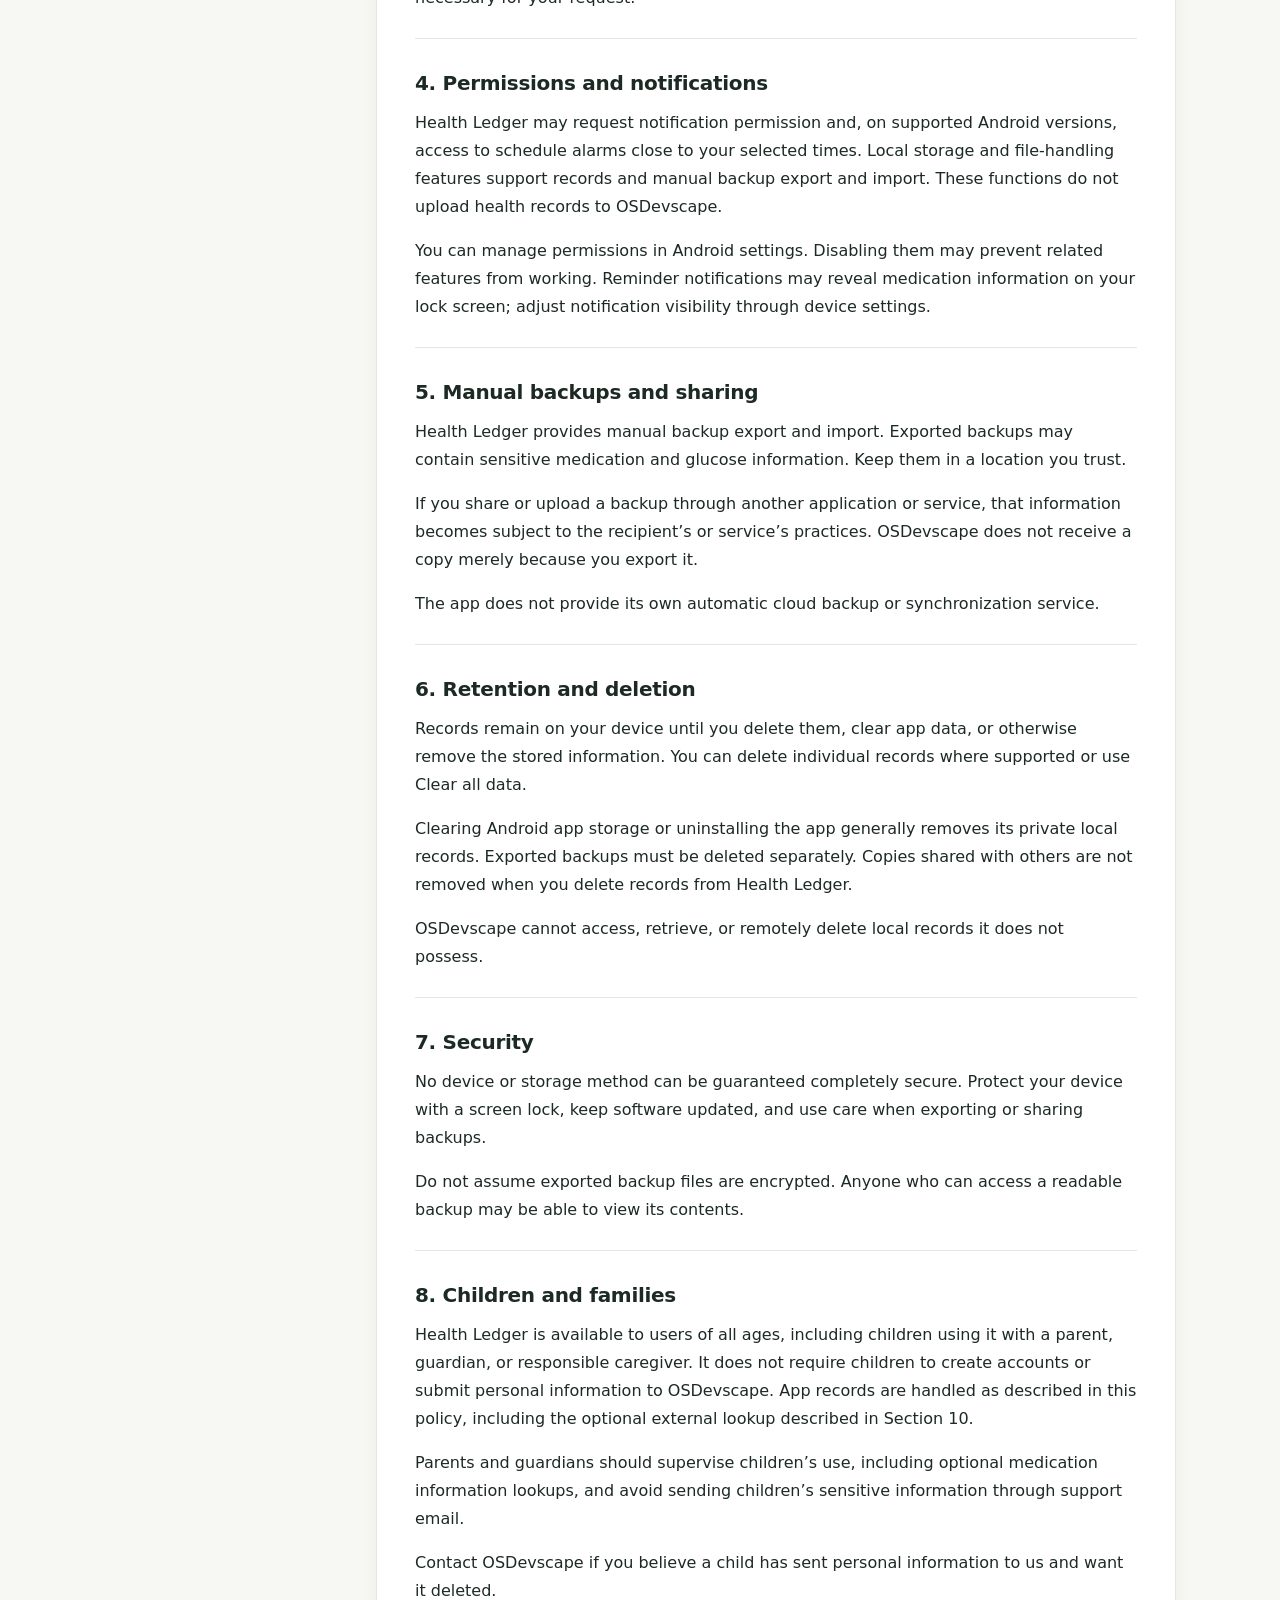
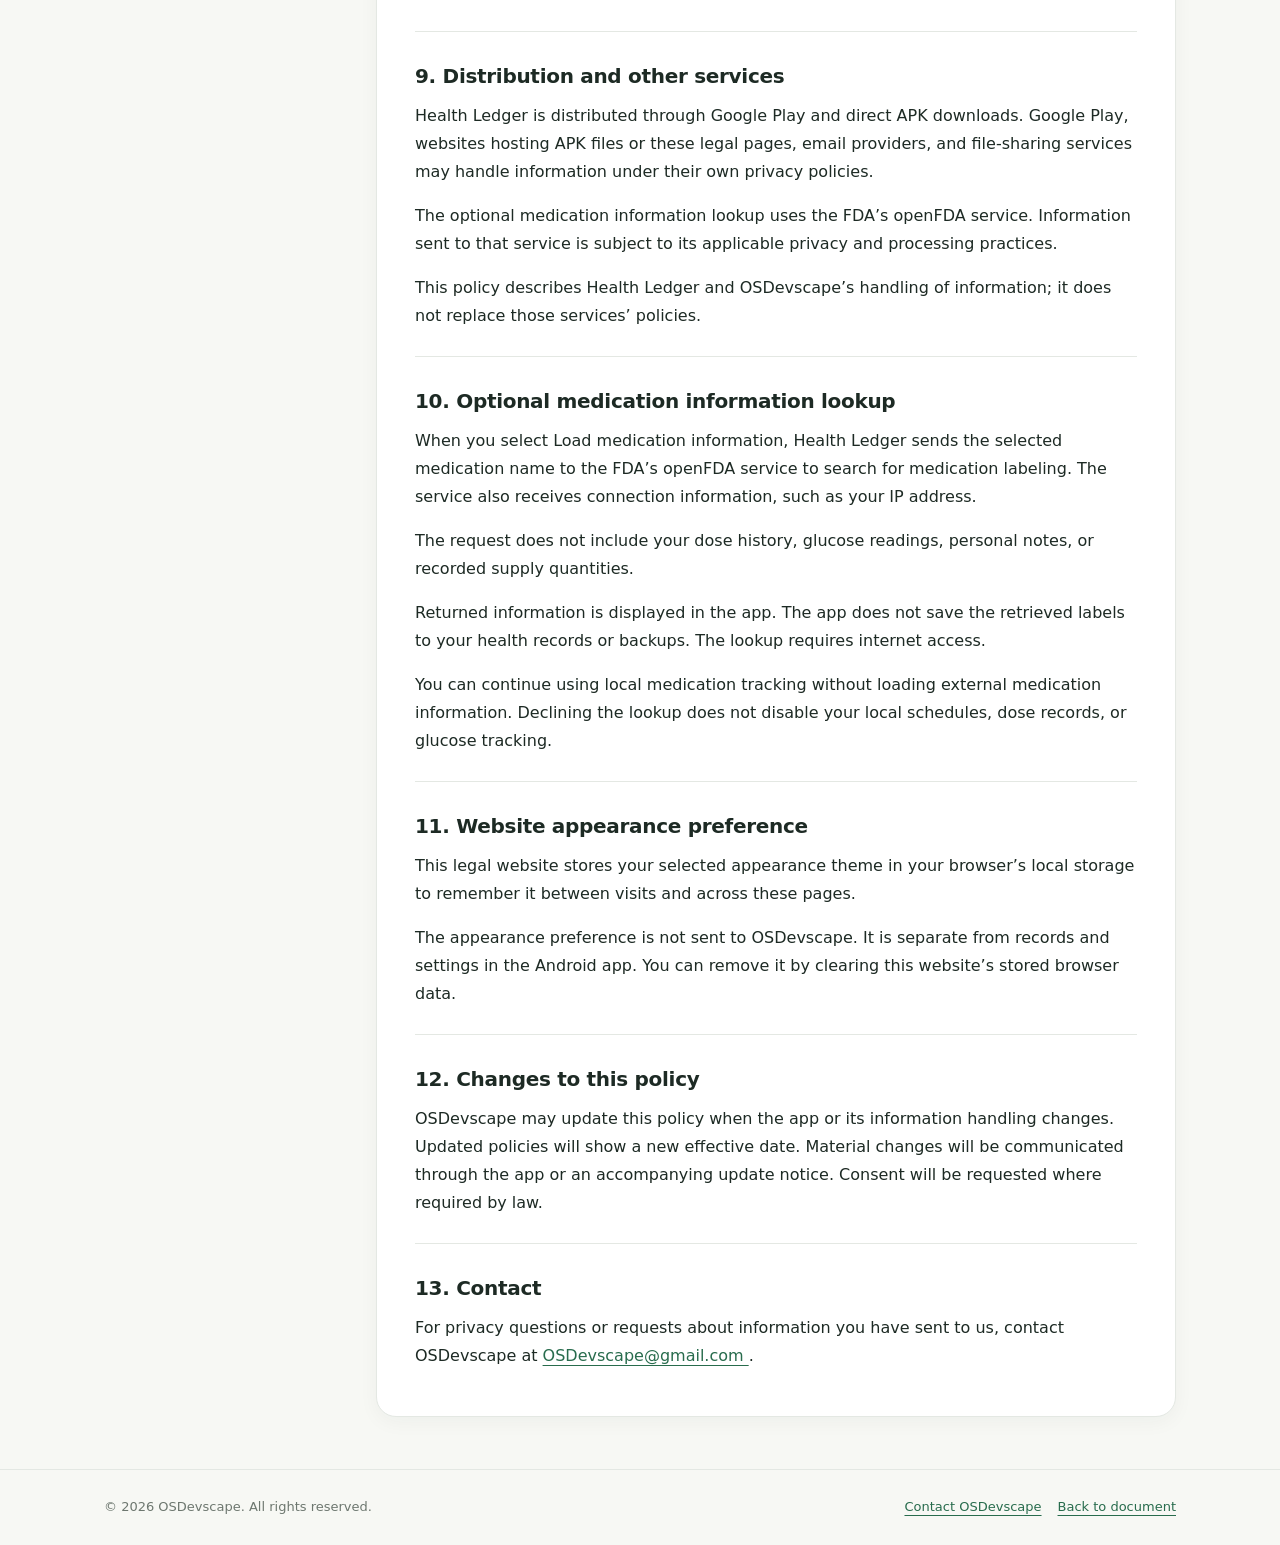
==== commit f99ca975: "Revise Privacy Policy page: enhance content structure, add optional medication information lookup, a" ====
--- a/index.html
+++ b/index.html
@@ -1,14 +1,404 @@
 <!doctype html>
-<html lang="en"><head><meta charset="utf-8"><meta name="viewport" content="width=device-width,initial-scale=1"><meta name="theme-color" content="#28714f"><meta name="description" content="How Health Ledger handles your information, local records, and manual backups."><title>Privacy Policy | Health Ledger</title><link rel="stylesheet" href="themes.css">
-<script src="theme.js"></script>
-<link rel="stylesheet" href="styles.css">
-<link rel="stylesheet" href="themes.css"></head>
-<body><a class="skip" href="#document">Skip to document</a><header><div class="shell bar"><a class="brand" href="index.html"><span class="mark" aria-hidden="true">+</span>Health Ledger</a><nav aria-label="Legal pages"><a href="index.html" aria-current="page">Privacy Policy</a><a href="terms.html">Terms of Service</a><a href="license.html">License</a></nav><label class="appearance" for="appearance-theme">
-  <span>Appearance</span>
-  <select id="appearance-theme">
-    <option value="system">System default</option>
-    <option value="light">Light mode</option>
-    <option value="dark">Dark mode</option>
-    <option value="osrs">Brown &amp; Gold</option>
-  </select>
-</label></div></header><main class="shell"><div class="hero"><div class="eyebrow">OSDevscape · Legal information</div><h1>Privacy Policy</h1><p class="intro">How Health Ledger handles your information, local records, and manual backups.</p><p class="date">Effective date: <time datetime="2026-10-05">October 5, 2026</time></p></div><div class="layout"><aside aria-label="On this page"><details open><summary>On this page</summary><ol><li><a href="#section-1">Privacy overview</a></li><li><a href="#section-2">Information stored in the app</a></li><li><a href="#section-3">Information OSDevscape receives</a></li><li><a href="#section-4">Permissions and notifications</a></li><li><a href="#section-5">Manual backups and sharing</a></li><li><a href="#section-6">Retention and deletion</a></li><li><a href="#section-7">Security</a></li><li><a href="#section-8">Children and families</a></li><li><a href="#section-9">Distribution and other services</a></li><li><a href="#section-10">Changes to this policy</a></li><li><a href="#section-11">Contact</a></li></ol></details></aside><article id="document" tabindex="-1"><section id="section-1" aria-labelledby="heading-1"><h2 id="heading-1">1. Privacy overview</h2><p>Health Ledger is a free Android application provided by OSDevscape. It works without user accounts or cloud synchronization. Health records entered into the app are stored locally on your device and are not automatically sent to OSDevscape.</p><p>Health Ledger does not include advertising, analytics services, third-party crash-reporting services, or tracking tools. OSDevscape does not sell your health records or use them for advertising.</p></section><section id="section-2" aria-labelledby="heading-2"><h2 id="heading-2">2. Information stored in the app</h2><p>Depending on how you use the app, Health Ledger may store:</p><ul><li>Medication names, dosages, forms, instructions, quantities, and notes.</li><li>Medication schedules, reminder times, and start or end dates.</li><li>Dose statuses and recorded completion times.</li><li>Glucose readings, units, dates, times, meal context, and notes.</li><li>App preferences, including appearance and display settings.</li></ul><p>This information is used locally to provide schedules, reminders, dose tracking, and glucose history. You choose what information to enter.</p></section><section id="section-3" aria-labelledby="heading-3"><h2 id="heading-3">3. Information OSDevscape receives</h2><p>OSDevscape does not receive your health records through normal use of the app.</p><p>If you email OSDevscape, we receive your email address, message, and any attachments you choose to include. Support correspondence is used to respond to requests, resolve issues, and maintain necessary support records. It is retained only as long as reasonably needed for those purposes or legal obligations.</p><p>Email is handled through our email service provider and is subject to that provider’s processing practices. Please do not send sensitive records or backup files unless necessary for your request.</p></section><section id="section-4" aria-labelledby="heading-4"><h2 id="heading-4">4. Permissions and notifications</h2><p>Health Ledger may request notification permission and, on supported Android versions, access to schedule alarms close to your selected times. Local storage and file-handling features support records and manual backup export and import. These functions do not upload health records to OSDevscape.</p><p>You can manage permissions in Android settings. Disabling them may prevent related features from working. Reminder notifications may reveal medication information on your lock screen; adjust notification visibility through device settings.</p></section><section id="section-5" aria-labelledby="heading-5"><h2 id="heading-5">5. Manual backups and sharing</h2><p>Health Ledger provides manual backup export and import. Exported backups may contain sensitive medication and glucose information. Keep them in a location you trust.</p><p>If you share or upload a backup through another application or service, that information becomes subject to the recipient’s or service’s practices. OSDevscape does not receive a copy merely because you export it.</p><p>The app does not provide its own automatic cloud backup or synchronization service.</p></section><section id="section-6" aria-labelledby="heading-6"><h2 id="heading-6">6. Retention and deletion</h2><p>Records remain on your device until you delete them, clear app data, or otherwise remove the stored information. You can delete individual records where supported or use Clear all data.</p><p>Clearing Android app storage or uninstalling the app generally removes its private local records. Exported backups must be deleted separately. Copies shared with others are not removed when you delete records from Health Ledger.</p><p>OSDevscape cannot access, retrieve, or remotely delete local records it does not possess.</p></section><section id="section-7" aria-labelledby="heading-7"><h2 id="heading-7">7. Security</h2><p>No device or storage method can be guaranteed completely secure. Protect your device with a screen lock, keep software updated, and use care when exporting or sharing backups.</p><p>Do not assume exported backup files are encrypted. Anyone who can access a readable backup may be able to view its contents.</p></section><section id="section-8" aria-labelledby="heading-8"><h2 id="heading-8">8. Children and families</h2><p>Health Ledger is available to users of all ages, including children using it with a parent, guardian, or responsible caregiver. It does not require children to create accounts or submit personal information to OSDevscape. App records are handled locally as described above.</p><p>Parents and guardians should supervise children’s use and avoid sending children’s sensitive information through support email. Contact OSDevscape if you believe a child has sent personal information and want it deleted.</p></section><section id="section-9" aria-labelledby="heading-9"><h2 id="heading-9">9. Distribution and other services</h2><p>Health Ledger is distributed through Google Play and direct APK downloads. Google Play, the website hosting an APK, email providers, and file-sharing services may handle information under their own privacy policies.</p><p>This policy describes Health Ledger and OSDevscape’s handling of information; it does not replace those services’ policies.</p></section><section id="section-10" aria-labelledby="heading-10"><h2 id="heading-10">10. Changes to this policy</h2><p>OSDevscape may update this policy when the app or its information handling changes. Updated policies will show a new effective date. Material changes will be communicated through the app or an accompanying update notice. Consent will be requested where required by law.</p></section><section id="section-11" aria-labelledby="heading-11"><h2 id="heading-11">11. Contact</h2><p>For privacy questions or requests about information you have sent to us, contact OSDevscape at <a href="mailto:OSDevscape@gmail.com">OSDevscape@gmail.com</a>.</p></section></article></div></main><footer><div class="shell foot"><span>© 2026 OSDevscape. All rights reserved.</span><div class="footerlinks"><a href="mailto:OSDevscape@gmail.com">Contact OSDevscape</a><a href="#document">Back to document</a></div></div></footer></body></html>
+<html lang="en" data-theme="system">
+<head>
+  <meta charset="utf-8">
+  <meta name="viewport" content="width=device-width, initial-scale=1">
+  <meta name="theme-color" content="#28714f">
+  <meta
+    name="description"
+    content="How Health Ledger handles your information, local records, manual backups, and optional medication information lookups."
+  >
+
+  <title>Privacy Policy | Health Ledger</title>
+
+  <script src="theme.js"></script>
+  <link rel="stylesheet" href="styles.css">
+  <link rel="stylesheet" href="themes.css">
+</head>
+
+<body>
+  <a class="skip" href="#document">Skip to document</a>
+
+  <header>
+    <div class="shell bar">
+      <a class="brand" href="index.html">
+        <span class="mark" aria-hidden="true">+</span>
+        Health Ledger
+      </a>
+
+      <nav aria-label="Legal pages">
+        <a href="index.html" aria-current="page">Privacy Policy</a>
+        <a href="terms.html">Terms of Service</a>
+        <a href="license.html">License</a>
+      </nav>
+
+      <label class="appearance" for="appearance-theme">
+        <span>Appearance</span>
+
+        <select id="appearance-theme">
+          <option value="system">System default</option>
+          <option value="light">Light mode</option>
+          <option value="dark">Dark mode</option>
+          <option value="osrs">Brown &amp; Gold</option>
+        </select>
+      </label>
+    </div>
+  </header>
+
+  <main class="shell">
+    <div class="hero">
+      <div class="eyebrow">OSDevscape · Legal information</div>
+
+      <h1>Privacy Policy</h1>
+
+      <p class="intro">
+        How Health Ledger handles your information, local records,
+        manual backups, and optional medication information lookups.
+      </p>
+
+      <p class="date">
+        Effective date:
+        <time datetime="2026-10-06">October 6, 2026</time>
+      </p>
+    </div>
+
+    <div class="layout">
+      <aside aria-label="On this page">
+        <details open>
+          <summary>On this page</summary>
+
+          <ol>
+            <li><a href="#section-1">Privacy overview</a></li>
+            <li><a href="#section-2">Information stored in the app</a></li>
+            <li><a href="#section-3">Information OSDevscape receives</a></li>
+            <li><a href="#section-4">Permissions and notifications</a></li>
+            <li><a href="#section-5">Manual backups and sharing</a></li>
+            <li><a href="#section-6">Retention and deletion</a></li>
+            <li><a href="#section-7">Security</a></li>
+            <li><a href="#section-8">Children and families</a></li>
+            <li><a href="#section-9">Distribution and other services</a></li>
+            <li>
+              <a href="#medication-information-lookup">
+                Optional medication information lookup
+              </a>
+            </li>
+            <li>
+              <a href="#website-appearance">
+                Website appearance preference
+              </a>
+            </li>
+            <li><a href="#policy-changes">Changes to this policy</a></li>
+            <li><a href="#contact">Contact</a></li>
+          </ol>
+        </details>
+      </aside>
+
+      <article id="document" tabindex="-1">
+        <section id="section-1" aria-labelledby="heading-1">
+          <h2 id="heading-1">1. Privacy overview</h2>
+
+          <p>
+            Health Ledger is a free Android application provided by
+            OSDevscape. It works without user accounts or cloud
+            synchronization. Health records entered into the app are
+            stored locally on your device and are not automatically
+            sent to OSDevscape.
+          </p>
+
+          <p>
+            If you choose the optional medication information lookup,
+            the selected medication name is sent to the FDA’s openFDA
+            service as described in Section 10. This does not upload
+            your full health record.
+          </p>
+
+          <p>
+            Health Ledger does not include advertising, analytics
+            services, third-party crash-reporting services, or tracking
+            tools. OSDevscape does not sell your health records or use
+            them for advertising.
+          </p>
+        </section>
+
+        <section id="section-2" aria-labelledby="heading-2">
+          <h2 id="heading-2">2. Information stored in the app</h2>
+
+          <p>Depending on how you use the app, Health Ledger may store:</p>
+
+          <ul>
+            <li>
+              Medication names, dosages, forms, instructions, quantities,
+              units per dose, low-supply thresholds, and notes.
+            </li>
+            <li>
+              Medication schedules, reminder times, and start or end dates.
+            </li>
+            <li>
+              Dose statuses, recorded completion times, and supply
+              adjustments associated with dose tracking.
+            </li>
+            <li>
+              Glucose readings, units, dates, times, meal context, and notes.
+            </li>
+            <li>
+              App preferences, including appearance and display settings.
+            </li>
+          </ul>
+
+          <p>
+            This information is used locally to provide schedules,
+            reminders, dose tracking, supply tracking, and glucose history.
+            You choose what information to enter.
+          </p>
+        </section>
+
+        <section id="section-3" aria-labelledby="heading-3">
+          <h2 id="heading-3">3. Information OSDevscape receives</h2>
+
+          <p>
+            OSDevscape does not receive your health records through
+            normal use of the app. The optional medication information
+            lookup sends a medication name directly to the FDA’s openFDA
+            service, not to OSDevscape.
+          </p>
+
+          <p>
+            If you email OSDevscape, we receive your email address,
+            message, and any attachments you choose to include.
+            Support correspondence is used to respond to requests,
+            resolve issues, and maintain necessary support records.
+            It is retained only as long as reasonably needed for those
+            purposes or legal obligations.
+          </p>
+
+          <p>
+            Email is handled through our email service provider and is
+            subject to that provider’s processing practices. Please do
+            not send sensitive records or backup files unless necessary
+            for your request.
+          </p>
+        </section>
+
+        <section id="section-4" aria-labelledby="heading-4">
+          <h2 id="heading-4">4. Permissions and notifications</h2>
+
+          <p>
+            Health Ledger may request notification permission and,
+            on supported Android versions, access to schedule alarms
+            close to your selected times. Local storage and file-handling
+            features support records and manual backup export and import.
+            These functions do not upload health records to OSDevscape.
+          </p>
+
+          <p>
+            You can manage permissions in Android settings. Disabling
+            them may prevent related features from working. Reminder
+            notifications may reveal medication information on your
+            lock screen; adjust notification visibility through
+            device settings.
+          </p>
+        </section>
+
+        <section id="section-5" aria-labelledby="heading-5">
+          <h2 id="heading-5">5. Manual backups and sharing</h2>
+
+          <p>
+            Health Ledger provides manual backup export and import.
+            Exported backups may contain sensitive medication and glucose
+            information. Keep them in a location you trust.
+          </p>
+
+          <p>
+            If you share or upload a backup through another application
+            or service, that information becomes subject to the
+            recipient’s or service’s practices. OSDevscape does not
+            receive a copy merely because you export it.
+          </p>
+
+          <p>
+            The app does not provide its own automatic cloud backup
+            or synchronization service.
+          </p>
+        </section>
+
+        <section id="section-6" aria-labelledby="heading-6">
+          <h2 id="heading-6">6. Retention and deletion</h2>
+
+          <p>
+            Records remain on your device until you delete them, clear
+            app data, or otherwise remove the stored information. You
+            can delete individual records where supported or use
+            Clear all data.
+          </p>
+
+          <p>
+            Clearing Android app storage or uninstalling the app generally
+            removes its private local records. Exported backups must be
+            deleted separately. Copies shared with others are not removed
+            when you delete records from Health Ledger.
+          </p>
+
+          <p>
+            OSDevscape cannot access, retrieve, or remotely delete local
+            records it does not possess.
+          </p>
+        </section>
+
+        <section id="section-7" aria-labelledby="heading-7">
+          <h2 id="heading-7">7. Security</h2>
+
+          <p>
+            No device or storage method can be guaranteed completely
+            secure. Protect your device with a screen lock, keep software
+            updated, and use care when exporting or sharing backups.
+          </p>
+
+          <p>
+            Do not assume exported backup files are encrypted. Anyone
+            who can access a readable backup may be able to view
+            its contents.
+          </p>
+        </section>
+
+        <section id="section-8" aria-labelledby="heading-8">
+          <h2 id="heading-8">8. Children and families</h2>
+
+          <p>
+            Health Ledger is available to users of all ages, including
+            children using it with a parent, guardian, or responsible
+            caregiver. It does not require children to create accounts
+            or submit personal information to OSDevscape. App records
+            are handled as described in this policy, including the
+            optional external lookup described in Section 10.
+          </p>
+
+          <p>
+            Parents and guardians should supervise children’s use,
+            including optional medication information lookups, and
+            avoid sending children’s sensitive information through
+            support email.
+          </p>
+
+          <p>
+            Contact OSDevscape if you believe a child has sent personal
+            information to us and want it deleted.
+          </p>
+        </section>
+
+        <section id="section-9" aria-labelledby="heading-9">
+          <h2 id="heading-9">9. Distribution and other services</h2>
+
+          <p>
+            Health Ledger is distributed through Google Play and direct
+            APK downloads. Google Play, websites hosting APK files or
+            these legal pages, email providers, and file-sharing services
+            may handle information under their own privacy policies.
+          </p>
+
+          <p>
+            The optional medication information lookup uses the FDA’s
+            openFDA service. Information sent to that service is subject
+            to its applicable privacy and processing practices.
+          </p>
+
+          <p>
+            This policy describes Health Ledger and OSDevscape’s handling
+            of information; it does not replace those services’ policies.
+          </p>
+        </section>
+
+        <section
+          id="medication-information-lookup"
+          aria-labelledby="medication-information-lookup-title"
+        >
+          <h2 id="medication-information-lookup-title">
+            10. Optional medication information lookup
+          </h2>
+
+          <p>
+            When you select Load medication information, Health Ledger
+            sends the selected medication name to the FDA’s openFDA
+            service to search for medication labeling. The service
+            also receives connection information, such as your IP address.
+          </p>
+
+          <p>
+            The request does not include your dose history, glucose
+            readings, personal notes, or recorded supply quantities.
+          </p>
+
+          <p>
+            Returned information is displayed in the app. The app does
+            not save the retrieved labels to your health records or
+            backups. The lookup requires internet access.
+          </p>
+
+          <p>
+            You can continue using local medication tracking without
+            loading external medication information. Declining the lookup
+            does not disable your local schedules, dose records, or
+            glucose tracking.
+          </p>
+        </section>
+
+        <section
+          id="website-appearance"
+          aria-labelledby="website-appearance-title"
+        >
+          <h2 id="website-appearance-title">
+            11. Website appearance preference
+          </h2>
+
+          <p>
+            This legal website stores your selected appearance theme
+            in your browser’s local storage to remember it between
+            visits and across these pages.
+          </p>
+
+          <p>
+            The appearance preference is not sent to OSDevscape.
+            It is separate from records and settings in the Android app.
+            You can remove it by clearing this website’s stored
+            browser data.
+          </p>
+        </section>
+
+        <section id="policy-changes" aria-labelledby="policy-changes-title">
+          <h2 id="policy-changes-title">12. Changes to this policy</h2>
+
+          <p>
+            OSDevscape may update this policy when the app or its
+            information handling changes. Updated policies will show
+            a new effective date. Material changes will be communicated
+            through the app or an accompanying update notice. Consent
+            will be requested where required by law.
+          </p>
+        </section>
+
+        <section id="contact" aria-labelledby="contact-title">
+          <h2 id="contact-title">13. Contact</h2>
+
+          <p>
+            For privacy questions or requests about information you
+            have sent to us, contact OSDevscape at
+            <a href="mailto:OSDevscape@gmail.com">
+              OSDevscape@gmail.com
+            </a>.
+          </p>
+        </section>
+      </article>
+    </div>
+  </main>
+
+  <footer>
+    <div class="shell foot">
+      <span>© 2026 OSDevscape. All rights reserved.</span>
+
+      <div class="footerlinks">
+        <a href="mailto:OSDevscape@gmail.com">Contact OSDevscape</a>
+        <a href="#document">Back to document</a>
+      </div>
+    </div>
+  </footer>
+</body>
+</html>
